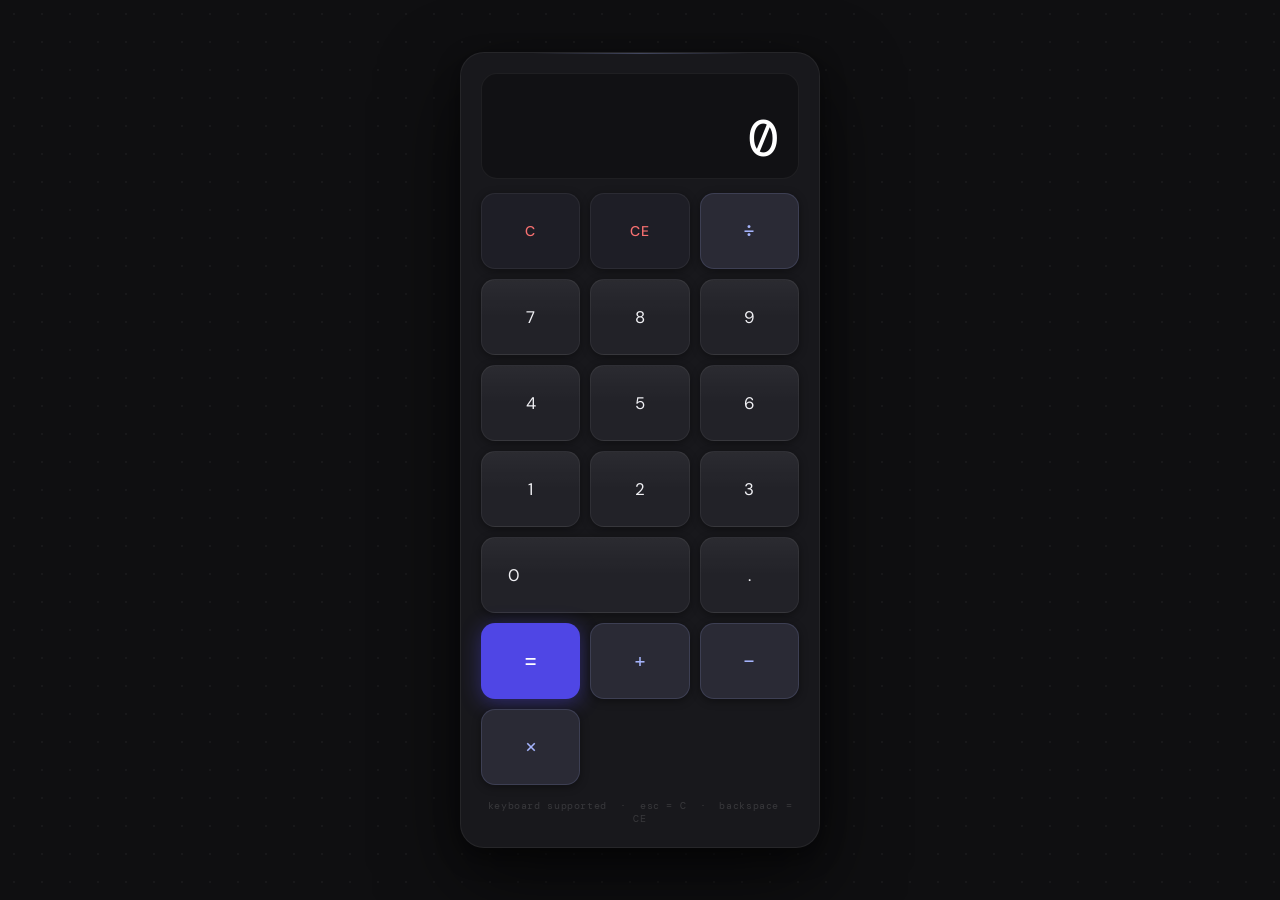
==== index.html @ 8ff2ee86 "Create basic calculator structure and arithmetic operations" ====
<!DOCTYPE html>
<html lang="id">
<head>
  <meta charset="UTF-8"/>
  <meta name="viewport" content="width=device-width, initial-scale=1.0"/>
  <title>Kalkulator</title>
  <link rel="stylesheet" href="style.css"/>
</head>
<body>

  <div class="calc-shell" role="application" aria-label="Kalkulator">

    <!-- DISPLAY -->
    <div id="display-wrap" aria-live="polite">
      <div id="display-sub"  aria-label="ekspresi"></div>
      <div id="display-main" aria-label="hasil">0</div>
    </div>

    <!-- BUTTON GRID -->
    <div class="btn-grid" role="group" aria-label="Tombol kalkulator">

      <!-- Baris 1: Control + Divide -->
      <button class="btn btn-ctrl" data-action="clear"    aria-label="Reset">C</button>
      <button class="btn btn-ctrl" data-action="entry"    aria-label="Hapus digit terakhir">CE</button>
      <button class="btn btn-op"   data-action="operator" data-val="/" aria-label="Bagi">÷</button>

      <!-- Baris 2 -->
      <button class="btn btn-digit" data-action="digit" data-val="7" aria-label="7">7</button>
      <button class="btn btn-digit" data-action="digit" data-val="8" aria-label="8">8</button>
      <button class="btn btn-digit" data-action="digit" data-val="9" aria-label="9">9</button>

      <!-- Baris 3 -->
      <button class="btn btn-digit" data-action="digit" data-val="4" aria-label="4">4</button>
      <button class="btn btn-digit" data-action="digit" data-val="5" aria-label="5">5</button>
      <button class="btn btn-digit" data-action="digit" data-val="6" aria-label="6">6</button>

      <!-- Baris 4 -->
      <button class="btn btn-digit" data-action="digit" data-val="1" aria-label="1">1</button>
      <button class="btn btn-digit" data-action="digit" data-val="2" aria-label="2">2</button>
      <button class="btn btn-digit" data-action="digit" data-val="3" aria-label="3">3</button>

      <!-- Baris 5: 0 (lebar 2), titik, = -->
      <button class="btn btn-digit btn-zero" data-action="digit" data-val="0" aria-label="0">0</button>
      <button class="btn btn-digit" data-action="digit" data-val="." aria-label="titik desimal">.</button>
      <button class="btn btn-eq"    data-action="calculate" aria-label="Sama dengan">=</button>

      <!-- Baris 6: Operator bawah -->
      <button class="btn btn-op" data-action="operator" data-val="+" aria-label="Tambah">+</button>
      <button class="btn btn-op" data-action="operator" data-val="-" aria-label="Kurang">−</button>
      <button class="btn btn-op" data-action="operator" data-val="*" aria-label="Kali">×</button>

    </div>

    <!-- KEYBOARD HINT -->
    <p class="kbd-hint">keyboard supported &nbsp;·&nbsp; esc = C &nbsp;·&nbsp; backspace = CE</p>

  </div>

  <!-- ops/ dimuat lebih dulu agar tersedia saat script.js bootstrap berjalan -->
  <script src="ops/basicOps.js"></script>
  <script src="script.js"></script>
</body>
</html>
---- style.css ----
@import url('https://fonts.googleapis.com/css2?family=DM+Mono:wght@400;500&family=DM+Sans:wght@300;400;500&display=swap');

:root {
  --bg-page:     #0f0f11;
  --bg-calc:     #18181c;
  --bg-display:  #111114;
  --bg-btn:      #222228;
  --bg-btn-op:   #2a2a35;
  --bg-btn-ctrl: #1e1e26;
  --bg-btn-eq:   #4f46e5;
  --bg-btn-eq-h: #6366f1;
  --text-primary: #f0f0f4;
  --text-secondary:#8884a0;
  --text-display: #ffffff;
  --text-sub:    #6b6880;
  --text-op:     #a5b4fc;
  --text-ctrl:   #f87171;
  --text-eq:     #ffffff;
  --text-error:  #f87171;
  --border:      rgba(255,255,255,0.06);
  --border-op:   rgba(165,180,252,0.15);
  --shadow-calc: 0 32px 80px rgba(0,0,0,0.6),0 8px 24px rgba(0,0,0,0.4);
  --shadow-btn:  0 2px 8px rgba(0,0,0,0.4);
  --shadow-eq:   0 4px 20px rgba(79,70,229,0.4);
  --radius-calc: 24px;
  --radius-btn:  14px;
  --font-mono:   'DM Mono', monospace;
  --font-ui:     'DM Sans', sans-serif;
  --tr:          all 0.12s cubic-bezier(0.4,0,0.2,1);
}

*,*::before,*::after{box-sizing:border-box;margin:0;padding:0;}

body {
  min-height: 100vh;
  background: var(--bg-page);
  background-image: radial-gradient(circle,rgba(255,255,255,0.04) 1px,transparent 1px);
  background-size: 28px 28px;
  display: flex;
  align-items: center;
  justify-content: center;
  font-family: var(--font-ui);
  padding: 24px;
}

.calc-shell {
  width: 100%;
  max-width: 340px;
  background: var(--bg-calc);
  border-radius: var(--radius-calc);
  border: 1px solid var(--border);
  box-shadow: var(--shadow-calc);
  padding: 20px;
  display: flex;
  flex-direction: column;
  gap: 14px;
  position: relative;
  overflow: hidden;
}
.calc-shell::before {
  content:'';position:absolute;top:0;left:50%;transform:translateX(-50%);
  width:60%;height:1px;
  background:linear-gradient(90deg,transparent,rgba(165,180,252,0.3),transparent);
}

#display-wrap {
  background: var(--bg-display);
  border-radius: 16px;
  border: 1px solid var(--border);
  padding: 18px 20px 14px;
  min-height: 106px;
  display: flex;
  flex-direction: column;
  justify-content: space-between;
  align-items: flex-end;
  gap: 4px;
  transition: border-color 0.2s;
}
#display-wrap.state-error { border-color:rgba(248,113,113,0.3); background:#160d0d; }
#display-wrap.state-error #display-main { color:var(--text-error); }

#display-sub {
  font-family: var(--font-mono);
  font-size: 0.72rem;
  color: var(--text-sub);
  letter-spacing: 0.02em;
  min-height: 1em;
  text-align: right;
  width: 100%;
  white-space: nowrap;
  overflow: hidden;
  text-overflow: ellipsis;
}

#display-main {
  font-family: var(--font-mono);
  font-size: 3.2rem;
  font-weight: 400;
  color: var(--text-display);
  letter-spacing: -0.02em;
  line-height: 1;
  text-align: right;
  width: 100%;
  white-space: nowrap;
  overflow: hidden;
  text-overflow: ellipsis;
  transition: font-size 0.15s ease, color 0.2s;
}

@keyframes flash-in {
  0%  { opacity:0.3; transform:scale(0.97); }
  100%{ opacity:1;   transform:scale(1); }
}
#display-main.flash { animation: flash-in 0.2s cubic-bezier(0.34,1.56,0.64,1) forwards; }

.btn-grid {
  display: grid;
  grid-template-columns: repeat(3,1fr);
  gap: 10px;
}

.btn {
  position: relative;
  overflow: hidden;
  border: 1px solid var(--border);
  border-radius: var(--radius-btn);
  background: var(--bg-btn);
  background-image: linear-gradient(180deg,rgba(255,255,255,0.04) 0%,transparent 50%);
  color: var(--text-primary);
  font-family: var(--font-ui);
  font-size: 1.05rem;
  font-weight: 400;
  height: 72px;
  cursor: pointer;
  display: flex;
  align-items: center;
  justify-content: center;
  transition: var(--tr);
  box-shadow: var(--shadow-btn);
  user-select: none;
  -webkit-tap-highlight-color: transparent;
}
.btn:hover { background-color:#2c2c34; border-color:rgba(255,255,255,0.1); transform:translateY(-1px); box-shadow:0 4px 12px rgba(0,0,0,0.5); }
.btn:active,.btn.key-press { transform:translateY(1px) scale(0.97); box-shadow:0 1px 4px rgba(0,0,0,0.4); background-color:#1c1c22; }

.btn-op { background:var(--bg-btn-op); border-color:var(--border-op); color:var(--text-op); font-size:1.25rem; font-family:var(--font-mono); }
.btn-op:hover { background-color:#32323f; }
.btn-op.active-op { background:rgba(99,102,241,0.15); border-color:rgba(99,102,241,0.4); color:#818cf8; }

.btn-ctrl { background:var(--bg-btn-ctrl); color:var(--text-ctrl); font-size:0.88rem; font-weight:500; letter-spacing:0.04em; }
.btn-ctrl:hover { background-color:#262634; }

.btn-eq { background:var(--bg-btn-eq); border-color:transparent; color:var(--text-eq); font-size:1.4rem; font-family:var(--font-mono); box-shadow:var(--shadow-eq); }
.btn-eq:hover { background:var(--bg-btn-eq-h); box-shadow:0 6px 24px rgba(99,102,241,0.5); }
.btn-eq:active,.btn-eq.key-press { background:#4338ca; box-shadow:0 2px 8px rgba(99,102,241,0.3); }

.btn-zero { grid-column:span 2; justify-content:flex-start; padding-left:26px; }

.ripple { position:absolute; border-radius:50%; background:rgba(255,255,255,0.08); transform:scale(0); animation:ripple-anim 0.45s linear forwards; pointer-events:none; }
@keyframes ripple-anim { to { transform:scale(2.5); opacity:0; } }

.kbd-hint { text-align:center; font-size:0.65rem; color:rgba(255,255,255,0.14); letter-spacing:0.06em; font-family:var(--font-mono); padding-bottom:2px; }

@media(max-width:380px){ .calc-shell{padding:14px;} .btn{height:62px;} #display-main{font-size:2.6rem;} }
@media(min-width:500px){ .calc-shell{max-width:360px;} .btn{height:76px;} }
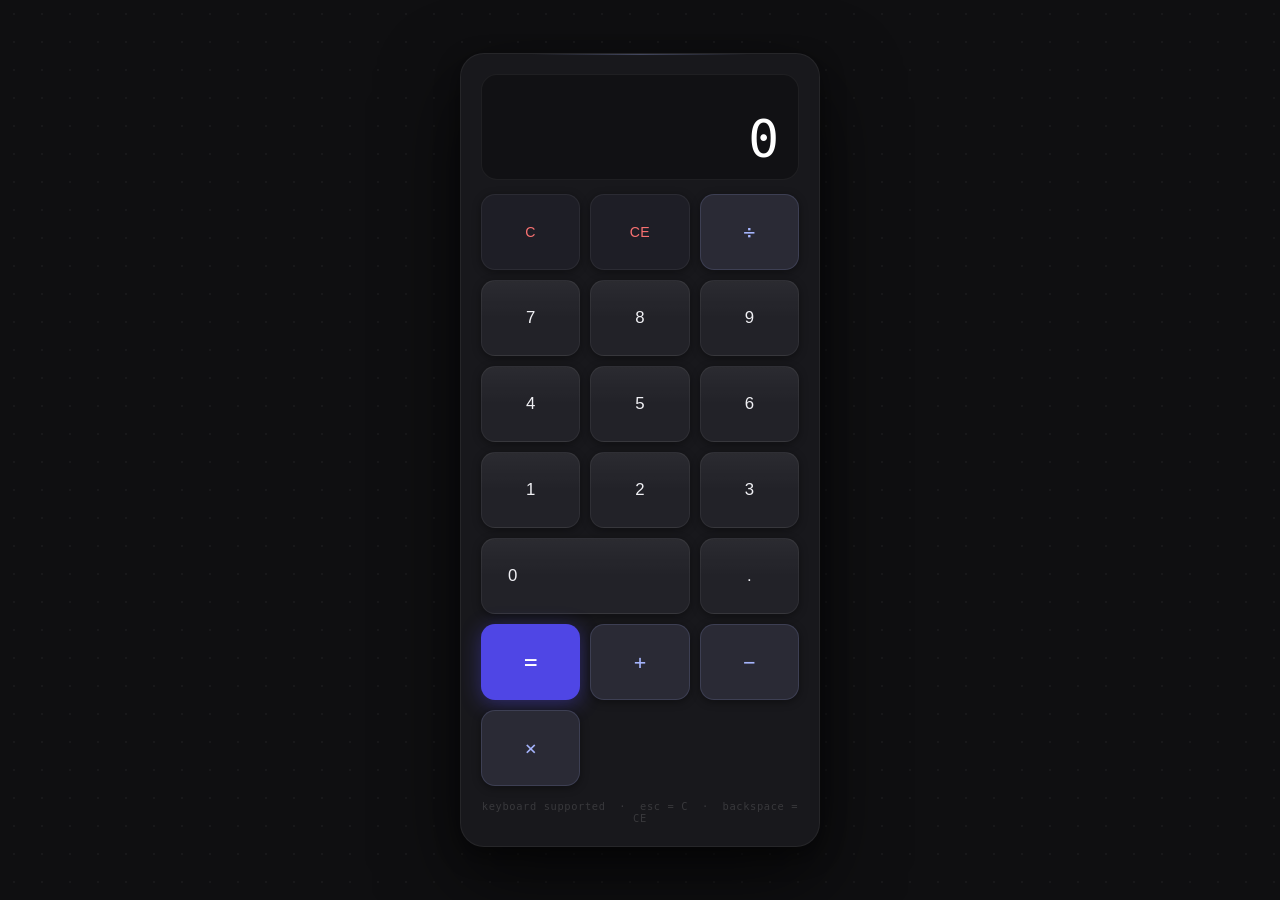
==== commit 1c2d3e20: "add-audit-securities" ====
--- a/index.html
+++ b/index.html
@@ -2,6 +2,14 @@
 <html lang="id">
 <head>
   <meta charset="UTF-8"/>
+  <!-- Content Security Policy: hanya izinkan resource dari origin yang sama, tidak ada CDN eksternal -->
+  <meta http-equiv="Content-Security-Policy" content="default-src 'self'; script-src 'self'; style-src 'self'; img-src 'self' data:; font-src 'self'; connect-src 'none'; frame-ancestors 'none'; form-action 'none'; base-uri 'self'"/>
+  <!-- Prevent clickjacking -->
+  <meta http-equiv="X-Frame-Options" content="DENY"/>
+  <!-- Prevent MIME type sniffing -->
+  <meta http-equiv="X-Content-Type-Options" content="nosniff"/>
+  <!-- Referrer policy -->
+  <meta name="referrer" content="no-referrer"/>
   <meta name="viewport" content="width=device-width, initial-scale=1.0"/>
   <title>Kalkulator</title>
   <link rel="stylesheet" href="style.css"/>
